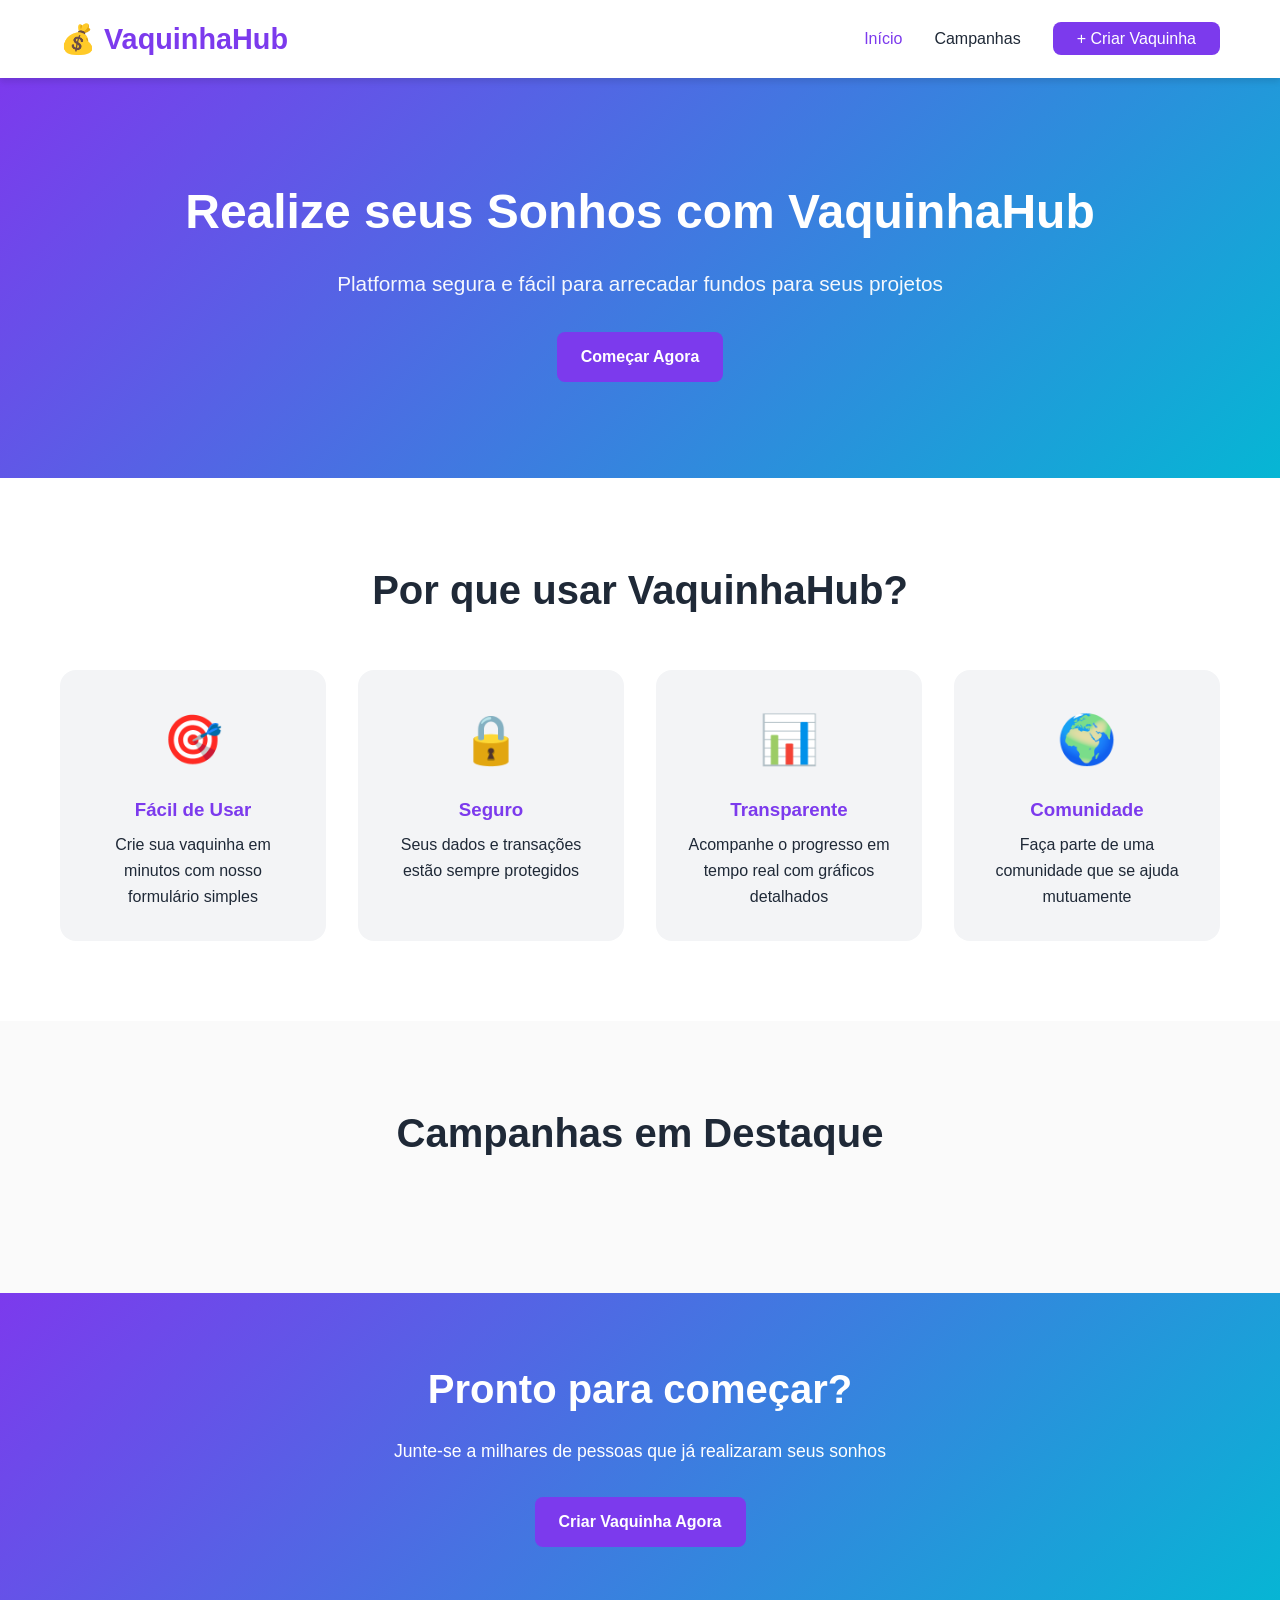
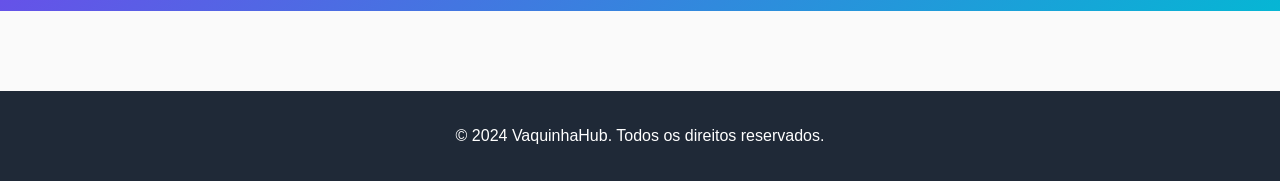
==== index.html @ 84c83356 "Add files via upload" ====
<!DOCTYPE html>
<html lang="pt-BR">
<head>
    <meta charset="UTF-8">
    <meta name="viewport" content="width=device-width, initial-scale=1.0">
    <title>VaquinhaHub - Plataforma de Crowdfunding</title>
    <link rel="stylesheet" href="styles.css">
</head>
<body>
    <nav class="navbar">
        <div class="container">
            <div class="navbar-brand">
                <a href="index.html" class="logo">💰 VaquinhaHub</a>
            </div>
            <ul class="nav-menu">
                <li><a href="index.html" class="active">Início</a></li>
                <li><a href="campanhas.html">Campanhas</a></li>
                <li><a href="criar.html" class="btn-criar">+ Criar Vaquinha</a></li>
            </ul>
        </div>
    </nav>

    <section class="hero">
        <div class="container">
            <h1>Realize seus Sonhos com VaquinhaHub</h1>
            <p>Platforma segura e fácil para arrecadar fundos para seus projetos</p>
            <a href="criar.html" class="btn btn-primary">Começar Agora</a>
        </div>
    </section>

    <section class="features">
        <div class="container">
            <h2>Por que usar VaquinhaHub?</h2>
            <div class="features-grid">
                <div class="feature-card">
                    <div class="feature-icon">🎯</div>
                    <h3>Fácil de Usar</h3>
                    <p>Crie sua vaquinha em minutos com nosso formulário simples</p>
                </div>
                <div class="feature-card">
                    <div class="feature-icon">🔒</div>
                    <h3>Seguro</h3>
                    <p>Seus dados e transações estão sempre protegidos</p>
                </div>
                <div class="feature-card">
                    <div class="feature-icon">📊</div>
                    <h3>Transparente</h3>
                    <p>Acompanhe o progresso em tempo real com gráficos detalhados</p>
                </div>
                <div class="feature-card">
                    <div class="feature-icon">🌍</div>
                    <h3>Comunidade</h3>
                    <p>Faça parte de uma comunidade que se ajuda mutuamente</p>
                </div>
            </div>
        </div>
    </section>

    <section class="featured-campaigns">
        <div class="container">
            <h2>Campanhas em Destaque</h2>
            <div class="campaigns-grid" id="campaignsContainer">
                <!-- Campanhas serão carregadas aqui via JavaScript -->
            </div>
        </div>
    </section>

    <section class="cta">
        <div class="container">
            <h2>Pronto para começar?</h2>
            <p>Junte-se a milhares de pessoas que já realizaram seus sonhos</p>
            <a href="criar.html" class="btn btn-primary">Criar Vaquinha Agora</a>
        </div>
    </section>

    <footer>
        <div class="container">
            <p>&copy; 2024 VaquinhaHub. Todos os direitos reservados.</p>
        </div>
    </footer>

    <script src="script.js"></script>
</body>
</html>
---- styles.css ----
* {
    margin: 0;
    padding: 0;
    box-sizing: border-box;
}

:root {
    --primary-color: #7c3aed;
    --secondary-color: #06b6d4;
    --success-color: #10b981;
    --warning-color: #f59e0b;
    --danger-color: #ef4444;
    --dark: #1f2937;
    --light: #f3f4f6;
    --border-color: #e5e7eb;
    --shadow: 0 4px 6px rgba(0, 0, 0, 0.1);
}

html {
    scroll-behavior: smooth;
}

body {
    font-family: 'Segoe UI', Tahoma, Geneva, Verdana, sans-serif;
    color: var(--dark);
    background-color: #fafafa;
    line-height: 1.6;
}

.container {
    max-width: 1200px;
    margin: 0 auto;
    padding: 0 20px;
}

/* NAVBAR */
.navbar {
    background: white;
    box-shadow: var(--shadow);
    position: sticky;
    top: 0;
    z-index: 100;
}

.navbar .container {
    display: flex;
    justify-content: space-between;
    align-items: center;
    padding: 1rem 20px;
}

.navbar-brand .logo {
    font-size: 1.8rem;
    font-weight: bold;
    color: var(--primary-color);
    text-decoration: none;
}

.nav-menu {
    display: flex;
    list-style: none;
    gap: 2rem;
    align-items: center;
}

.nav-menu a {
    text-decoration: none;
    color: var(--dark);
    font-weight: 500;
    transition: color 0.3s;
}

.nav-menu a:hover,
.nav-menu a.active {
    color: var(--primary-color);
}

.btn-criar {
    background: var(--primary-color);
    color: white !important;
    padding: 0.5rem 1.5rem;
    border-radius: 0.5rem;
    transition: background 0.3s;
}

.btn-criar:hover {
    background: #6d28d9;
}

/* BUTTONS */
.btn {
    display: inline-block;
    padding: 0.75rem 1.5rem;
    border: none;
    border-radius: 0.5rem;
    font-size: 1rem;
    cursor: pointer;
    text-decoration: none;
    transition: all 0.3s;
    font-weight: 600;
}

.btn-primary {
    background: var(--primary-color);
    color: white;
}

.btn-primary:hover {
    background: #6d28d9;
    transform: translateY(-2px);
    box-shadow: 0 8px 12px rgba(124, 58, 237, 0.3);
}

.btn-large {
    padding: 1rem 2.5rem;
    font-size: 1.1rem;
}

/* HERO SECTION */
.hero {
    background: linear-gradient(135deg, var(--primary-color), var(--secondary-color));
    color: white;
    padding: 6rem 0;
    text-align: center;
}

.hero h1 {
    font-size: 3rem;
    margin-bottom: 1rem;
}

.hero p {
    font-size: 1.3rem;
    margin-bottom: 2rem;
    opacity: 0.95;
}

/* FEATURES */
.features {
    padding: 5rem 0;
    background: white;
}

.features h2 {
    text-align: center;
    font-size: 2.5rem;
    margin-bottom: 3rem;
    color: var(--dark);
}

.features-grid {
    display: grid;
    grid-template-columns: repeat(auto-fit, minmax(250px, 1fr));
    gap: 2rem;
}

.feature-card {
    background: var(--light);
    padding: 2rem;
    border-radius: 1rem;
    text-align: center;
    transition: transform 0.3s, box-shadow 0.3s;
}

.feature-card:hover {
    transform: translateY(-5px);
    box-shadow: var(--shadow);
}

.feature-icon {
    font-size: 3rem;
    margin-bottom: 1rem;
}

.feature-card h3 {
    margin-bottom: 0.5rem;
    color: var(--primary-color);
}

/* FEATURED CAMPAIGNS */
.featured-campaigns {
    padding: 5rem 0;
}

.featured-campaigns h2 {
    font-size: 2.5rem;
    margin-bottom: 3rem;
    text-align: center;
}

.campaigns-grid {
    display: grid;
    grid-template-columns: repeat(auto-fill, minmax(280px, 1fr));
    gap: 2rem;
}

.campaign-card {
    background: white;
    border-radius: 1rem;
    overflow: hidden;
    box-shadow: var(--shadow);
    transition: transform 0.3s, box-shadow 0.3s;
    cursor: pointer;
}

.campaign-card:hover {
    transform: translateY(-5px);
    box-shadow: 0 12px 20px rgba(0, 0, 0, 0.15);
}

.campaign-image {
    width: 100%;
    height: 200px;
    object-fit: cover;
    background: linear-gradient(135deg, var(--primary-color), var(--secondary-color));
    display: flex;
    align-items: center;
    justify-content: center;
    font-size: 3rem;
}

.campaign-body {
    padding: 1.5rem;
}

.campaign-title {
    font-size: 1.2rem;
    margin-bottom: 0.5rem;
    color: var(--dark);
}

.campaign-description {
    color: #6b7280;
    font-size: 0.95rem;
    margin-bottom: 1rem;
    line-height: 1.4;
}

.campaign-category {
    display: inline-block;
    background: var(--light);
    color: var(--primary-color);
    padding: 0.3rem 0.8rem;
    border-radius: 2rem;
    font-size: 0.8rem;
    margin-bottom: 1rem;
}

.campaign-progress {
    margin-bottom: 1rem;
}

.progress-bar {
    width: 100%;
    height: 6px;
    background: var(--border-color);
    border-radius: 3px;
    overflow: hidden;
    margin-bottom: 0.5rem;
}

.progress-fill {
    height: 100%;
    background: linear-gradient(90deg, var(--primary-color), var(--secondary-color));
    transition: width 0.3s;
}

.progress-info {
    display: flex;
    justify-content: space-between;
    font-size: 0.9rem;
    color: #6b7280;
}

.current-amount {
    font-weight: bold;
    color: var(--primary-color);
}

.campaign-organizer {
    font-size: 0.85rem;
    color: #9ca3af;
    margin-top: 0.5rem;
}

/* CTA SECTION */
.cta {
    background: linear-gradient(135deg, var(--primary-color), var(--secondary-color));
    color: white;
    padding: 4rem 0;
    text-align: center;
}

.cta h2 {
    font-size: 2.5rem;
    margin-bottom: 1rem;
}

.cta p {
    font-size: 1.1rem;
    margin-bottom: 2rem;
}

/* CAMPAIGNS SECTION */
.campaigns-section {
    padding: 3rem 0;
    min-height: calc(100vh - 200px);
}

.campaigns-section h1 {
    margin-bottom: 2rem;
    text-align: center;
}

.filters {
    display: flex;
    gap: 1rem;
    margin-bottom: 2rem;
    flex-wrap: wrap;
}

.search-box,
.filter-select {
    padding: 0.75rem 1rem;
    border: 1px solid var(--border-color);
    border-radius: 0.5rem;
    font-size: 1rem;
}

.search-box {
    flex: 1;
    min-width: 200px;
}

.filter-select {
    min-width: 200px;
}

/* CREATE SECTION */
.create-section {
    padding: 3rem 0;
    min-height: calc(100vh - 200px);
}

.create-section h1 {
    margin-bottom: 0.5rem;
    text-align: center;
}

.subtitle {
    text-align: center;
    color: #6b7280;
    margin-bottom: 2rem;
    font-size: 1.1rem;
}

.create-form {
    background: white;
    padding: 2rem;
    border-radius: 1rem;
    box-shadow: var(--shadow);
    max-width: 600px;
    margin: 0 auto;
}

.form-group {
    margin-bottom: 1.5rem;
}

.form-group label {
    display: block;
    margin-bottom: 0.5rem;
    font-weight: 600;
    color: var(--dark);
}

.form-group input,
.form-group textarea,
.form-group select {
    width: 100%;
    padding: 0.75rem;
    border: 1px solid var(--border-color);
    border-radius: 0.5rem;
    font-size: 1rem;
    font-family: inherit;
}

.form-group input:focus,
.form-group textarea:focus,
.form-group select:focus {
    outline: none;
    border-color: var(--primary-color);
    box-shadow: 0 0 0 3px rgba(124, 58, 237, 0.1);
}

.form-row {
    display: grid;
    grid-template-columns: 1fr 1fr;
    gap: 1rem;
}

.form-group.checkbox {
    display: flex;
    align-items: center;
    gap: 0.5rem;
}

.form-group.checkbox input {
    width: auto;
    margin: 0;
}

/* CAMPAIGN DETAIL */
.campaign-detail {
    padding: 3rem 0;
}

.campaign-header {
    display: grid;
    grid-template-columns: 1fr 1fr;
    gap: 3rem;
    margin-bottom: 3rem;
    align-items: start;
}

.campaign-image-large {
    width: 100%;
    border-radius: 1rem;
    box-shadow: var(--shadow);
}

.campaign-info h1 {
    font-size: 2.5rem;
    margin-bottom: 1rem;
}

.campaign-meta {
    display: flex;
    gap: 1rem;
    align-items: center;
}

.badge {
    display: inline-block;
    background: var(--primary-color);
    color: white;
    padding: 0.5rem 1rem;
    border-radius: 2rem;
    font-size: 0.9rem;
}

.organizer {
    color: #6b7280;
}

.campaign-content {
    display: grid;
    grid-template-columns: 1fr 350px;
    gap: 3rem;
}

.main-content h2 {
    font-size: 1.8rem;
    margin: 2rem 0 1rem;
    color: var(--dark);
}

.progress-container {
    background: white;
    padding: 2rem;
    border-radius: 1rem;
    box-shadow: var(--shadow);
    margin-bottom: 2rem;
}

.progress-info {
    display: flex;
    justify-content: space-between;
    margin: 1rem 0;
}

.progress-stats {
    display: grid;
    grid-template-columns: repeat(3, 1fr);
    gap: 1rem;
    margin-top: 1.5rem;
}

.stat {
    text-align: center;
}

.stat strong {
    display: block;
    font-size: 1.8rem;
    color: var(--primary-color);
    margin-bottom: 0.25rem;
}

.stat p {
    color: #6b7280;
    font-size: 0.9rem;
}

.donation-form {
    background: white;
    padding: 1.5rem;
    border-radius: 1rem;
    box-shadow: var(--shadow);
    margin-bottom: 2rem;
}

.quick-amounts {
    display: grid;
    grid-template-columns: repeat(2, 1fr);
    gap: 1rem;
    margin-bottom: 1rem;
}

.quick-btn {
    padding: 0.75rem;
    border: 2px solid var(--border-color);
    background: white;
    border-radius: 0.5rem;
    cursor: pointer;
    font-weight: 600;
    color: var(--dark);
    transition: all 0.3s;
}

.quick-btn:hover {
    border-color: var(--primary-color);
    color: var(--primary-color);
}

.custom-donation {
    display: flex;
    gap: 1rem;
}

.custom-donation input {
    flex: 1;
    padding: 0.75rem;
    border: 1px solid var(--border-color);
    border-radius: 0.5rem;
}

.supporters-list {
    background: white;
    padding: 1.5rem;
    border-radius: 1rem;
    box-shadow: var(--shadow);
}

.supporter {
    padding: 1rem 0;
    border-bottom: 1px solid var(--border-color);
}

.supporter:last-child {
    border-bottom: none;
}

.supporter-name {
    font-weight: 600;
    color: var(--dark);
}

.supporter-amount {
    color: var(--primary-color);
    font-weight: bold;
}

.supporter-date {
    color: #9ca3af;
    font-size: 0.9rem;
}

/* SIDEBAR */
.sidebar {
    display: flex;
    flex-direction: column;
    gap: 1.5rem;
}

.sidebar-card {
    background: white;
    padding: 1.5rem;
    border-radius: 1rem;
    box-shadow: var(--shadow);
}

.sidebar-card h3 {
    margin-bottom: 1rem;
    color: var(--primary-color);
}

.info-item {
    margin-bottom: 1rem;
}

.info-item strong {
    display: block;
    color: var(--dark);
    margin-bottom: 0.25rem;
}

.info-item p {
    color: #6b7280;
}

.share-buttons {
    display: flex;
    flex-direction: column;
    gap: 0.5rem;
}

.share-btn {
    padding: 0.75rem;
    border: 1px solid var(--border-color);
    background: white;
    border-radius: 0.5rem;
    cursor: pointer;
    font-weight: 600;
    color: var(--dark);
    transition: all 0.3s;
}

.share-btn:hover {
    background: var(--primary-color);
    color: white;
    border-color: var(--primary-color);
}

/* MODAL */
.modal {
    display: none;
    position: fixed;
    z-index: 1000;
    left: 0;
    top: 0;
    width: 100%;
    height: 100%;
    background-color: rgba(0, 0, 0, 0.5);
    animation: fadeIn 0.3s;
}

.modal-content {
    background-color: white;
    margin: 15% auto;
    padding: 2rem;
    border-radius: 1rem;
    max-width: 500px;
    text-align: center;
    animation: slideDown 0.3s;
}

.close {
    color: #aaa;
    float: right;
    font-size: 2rem;
    font-weight: bold;
    cursor: pointer;
    line-height: 1;
}

.close:hover,
.close:focus {
    color: var(--dark);
}

@keyframes fadeIn {
    from {
        opacity: 0;
    }
    to {
        opacity: 1;
    }
}

@keyframes slideDown {
    from {
        transform: translateY(-50px);
        opacity: 0;
    }
    to {
        transform: translateY(0);
        opacity: 1;
    }
}

/* FOOTER */
footer {
    background: var(--dark);
    color: white;
    text-align: center;
    padding: 2rem 0;
    margin-top: 5rem;
}

/* RESPONSIVE */
@media (max-width: 768px) {
    .nav-menu {
        gap: 1rem;
    }

    .hero h1 {
        font-size: 2rem;
    }

    .features-grid {
        grid-template-columns: 1fr;
    }

    .campaign-header {
        grid-template-columns: 1fr;
    }

    .campaign-content {
        grid-template-columns: 1fr;
    }

    .form-row {
        grid-template-columns: 1fr;
    }

    .filters {
        flex-direction: column;
    }

    .search-box,
    .filter-select {
        width: 100%;
    }

    .progress-stats {
        grid-template-columns: repeat(2, 1fr);
    }

    .create-form {
        padding: 1.5rem;
    }

    .quick-amounts {
        grid-template-columns: repeat(2, 1fr);
    }

    .custom-donation {
        flex-direction: column;
    }
}

@media (max-width: 480px) {
    .navbar .container {
        flex-direction: column;
        gap: 1rem;
    }

    .nav-menu {
        flex-direction: column;
        gap: 0.5rem;
        width: 100%;
    }

    .nav-menu a {
        display: block;
        padding: 0.5rem;
    }

    .hero h1 {
        font-size: 1.5rem;
    }

    .campaigns-grid {
        grid-template-columns: 1fr;
    }

    .progress-stats {
        grid-template-columns: 1fr;
    }
}
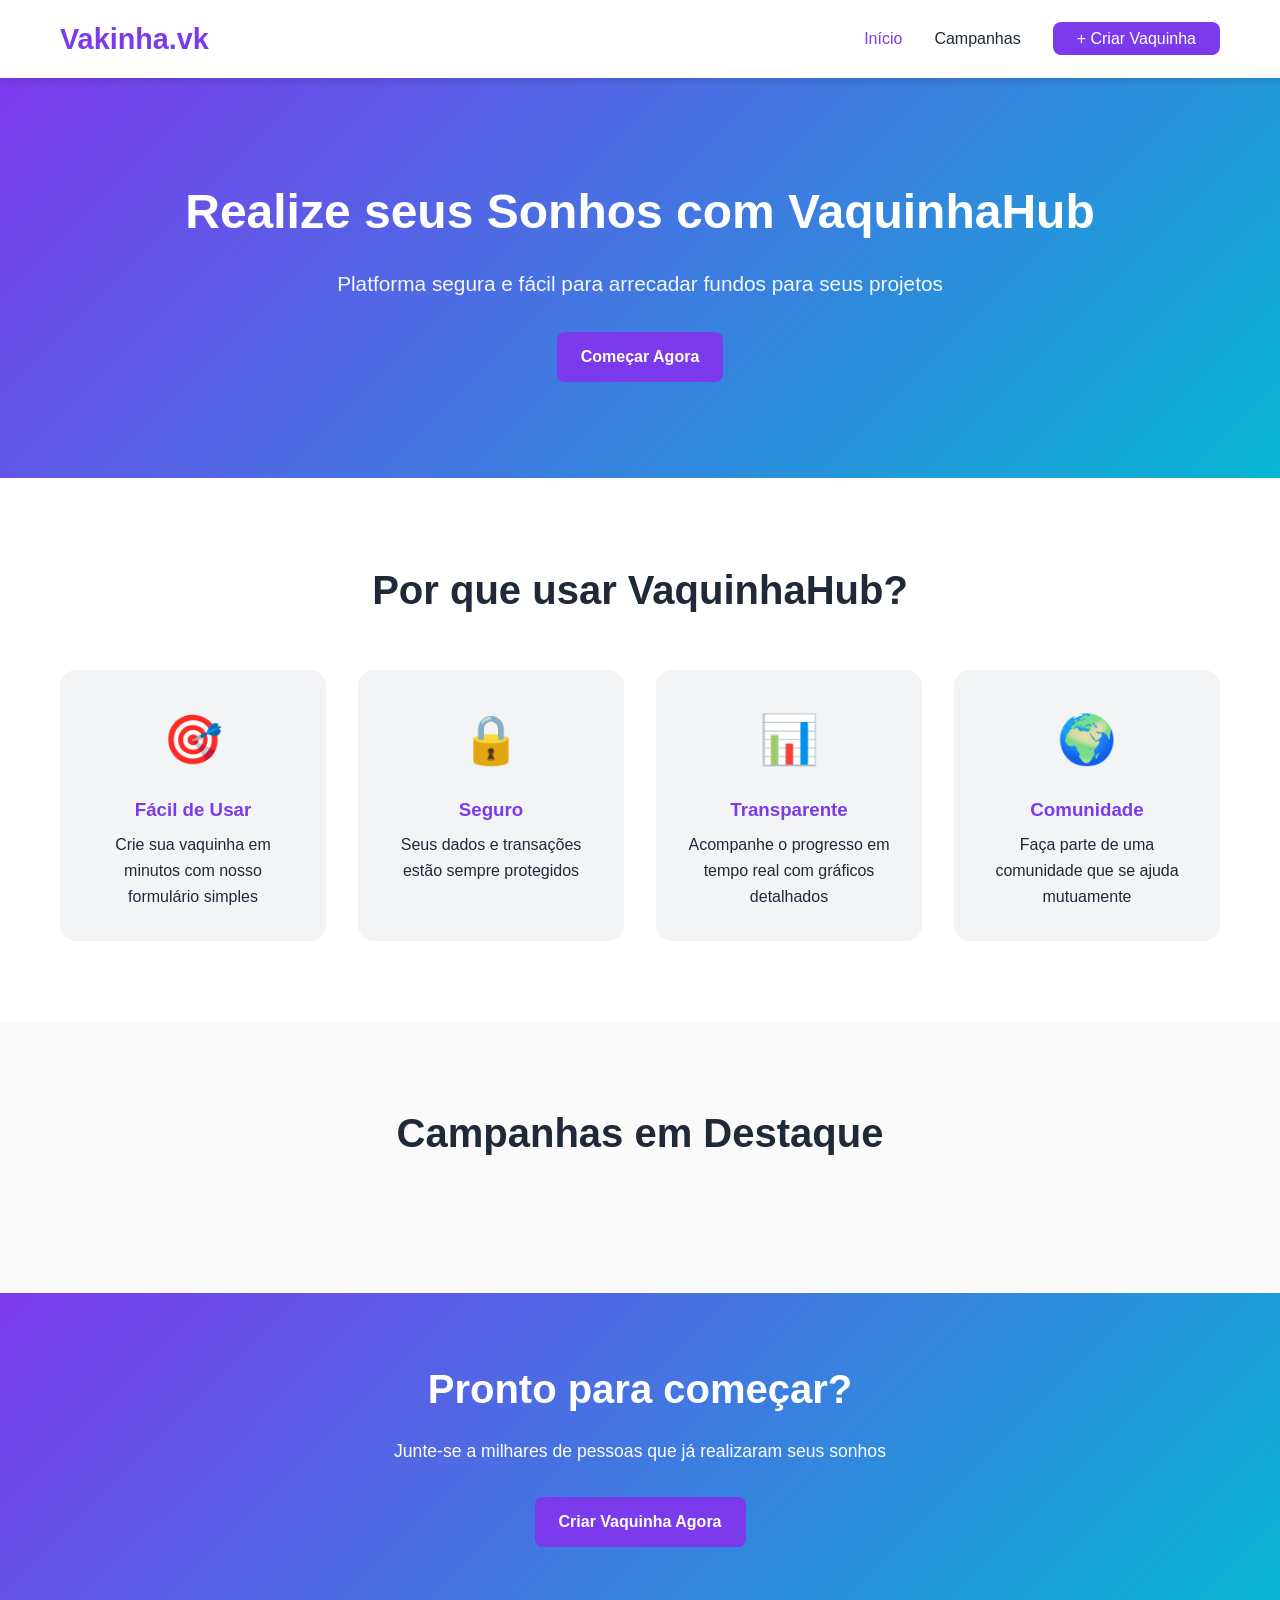
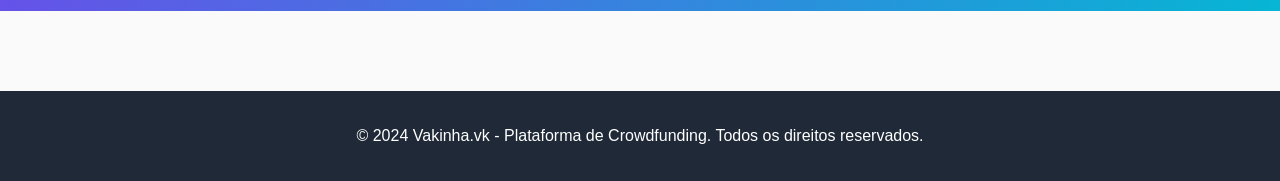
==== commit 0a69f6aa: "Add files via upload" ====
--- a/index.html
+++ b/index.html
@@ -3,14 +3,14 @@
 <head>
     <meta charset="UTF-8">
     <meta name="viewport" content="width=device-width, initial-scale=1.0">
-    <title>VaquinhaHub - Plataforma de Crowdfunding</title>
+    <title>Vakinha - Plataforma de Crowdfunding</title>
     <link rel="stylesheet" href="styles.css">
 </head>
 <body>
     <nav class="navbar">
         <div class="container">
             <div class="navbar-brand">
-                <a href="index.html" class="logo">💰 VaquinhaHub</a>
+                <a href="index.html" class="logo">Vakinha.vk</a>
             </div>
             <ul class="nav-menu">
                 <li><a href="index.html" class="active">Início</a></li>
@@ -75,7 +75,7 @@
 
     <footer>
         <div class="container">
-            <p>&copy; 2024 VaquinhaHub. Todos os direitos reservados.</p>
+            <p>&copy; 2024 Vakinha.vk - Plataforma de Crowdfunding. Todos os direitos reservados.</p>
         </div>
     </footer>
 
--- a/styles.css
+++ b/styles.css
@@ -217,6 +217,13 @@
     align-items: center;
     justify-content: center;
     font-size: 3rem;
+    overflow: hidden;
+}
+
+.campaign-image svg {
+    width: 100%;
+    height: 100%;
+    display: block;
 }
 
 .campaign-body {
@@ -427,6 +434,17 @@
     width: 100%;
     border-radius: 1rem;
     box-shadow: var(--shadow);
+    background: linear-gradient(135deg, var(--primary-color), var(--secondary-color));
+    min-height: 350px;
+    display: flex;
+    align-items: center;
+    justify-content: center;
+}
+
+.campaign-image-large svg {
+    width: 100%;
+    height: 100%;
+    max-height: 350px;
 }
 
 .campaign-info h1 {
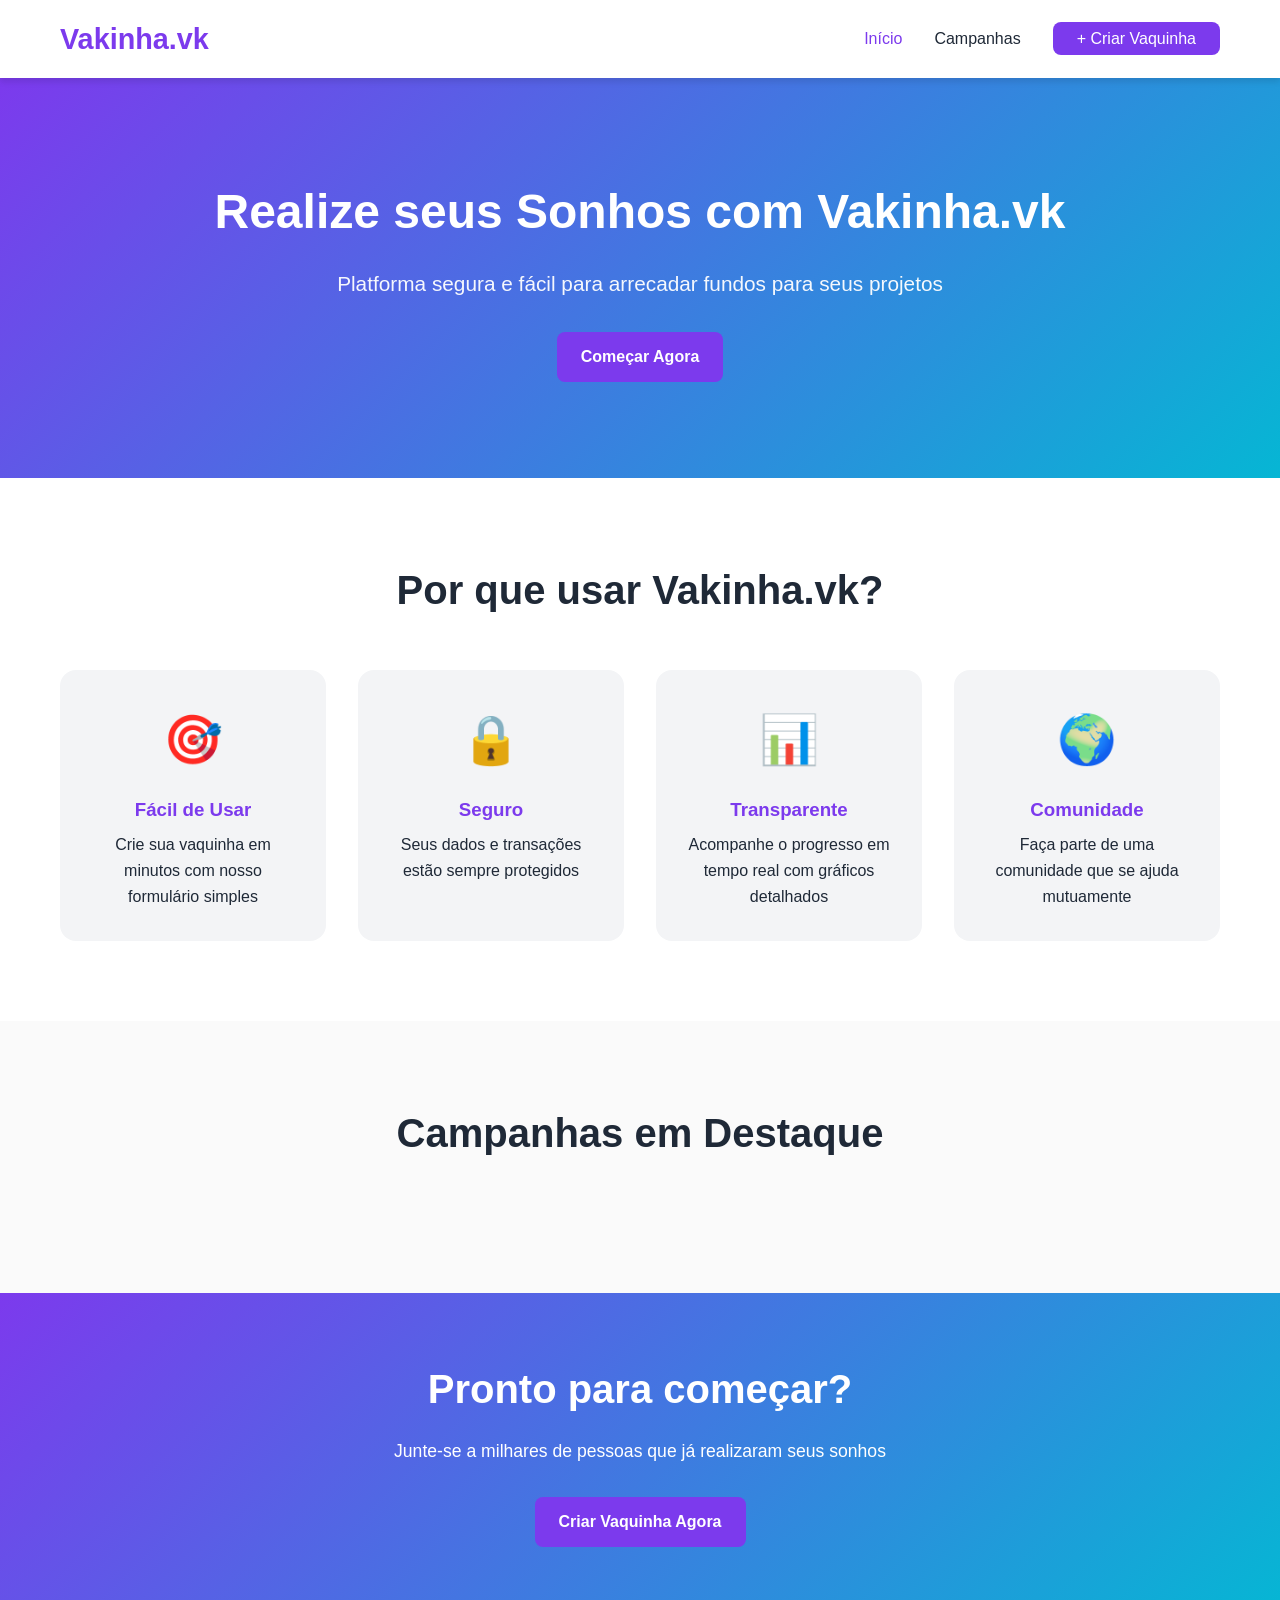
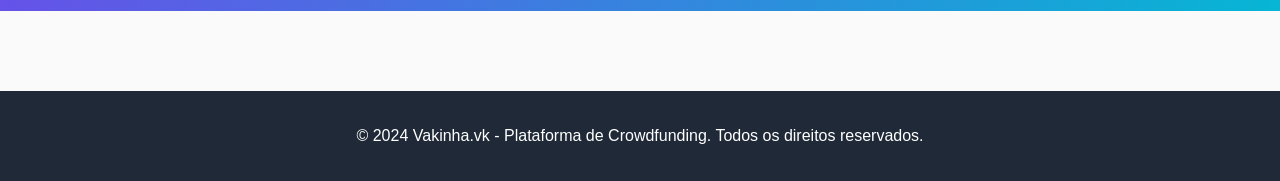
==== commit df800515: "Add files via upload" ====
--- a/index.html
+++ b/index.html
@@ -22,7 +22,7 @@
 
     <section class="hero">
         <div class="container">
-            <h1>Realize seus Sonhos com VaquinhaHub</h1>
+            <h1>Realize seus Sonhos com Vakinha.vk</h1>
             <p>Platforma segura e fácil para arrecadar fundos para seus projetos</p>
             <a href="criar.html" class="btn btn-primary">Começar Agora</a>
         </div>
@@ -30,7 +30,7 @@
 
     <section class="features">
         <div class="container">
-            <h2>Por que usar VaquinhaHub?</h2>
+            <h2>Por que usar Vakinha.vk?</h2>
             <div class="features-grid">
                 <div class="feature-card">
                     <div class="feature-icon">🎯</div>
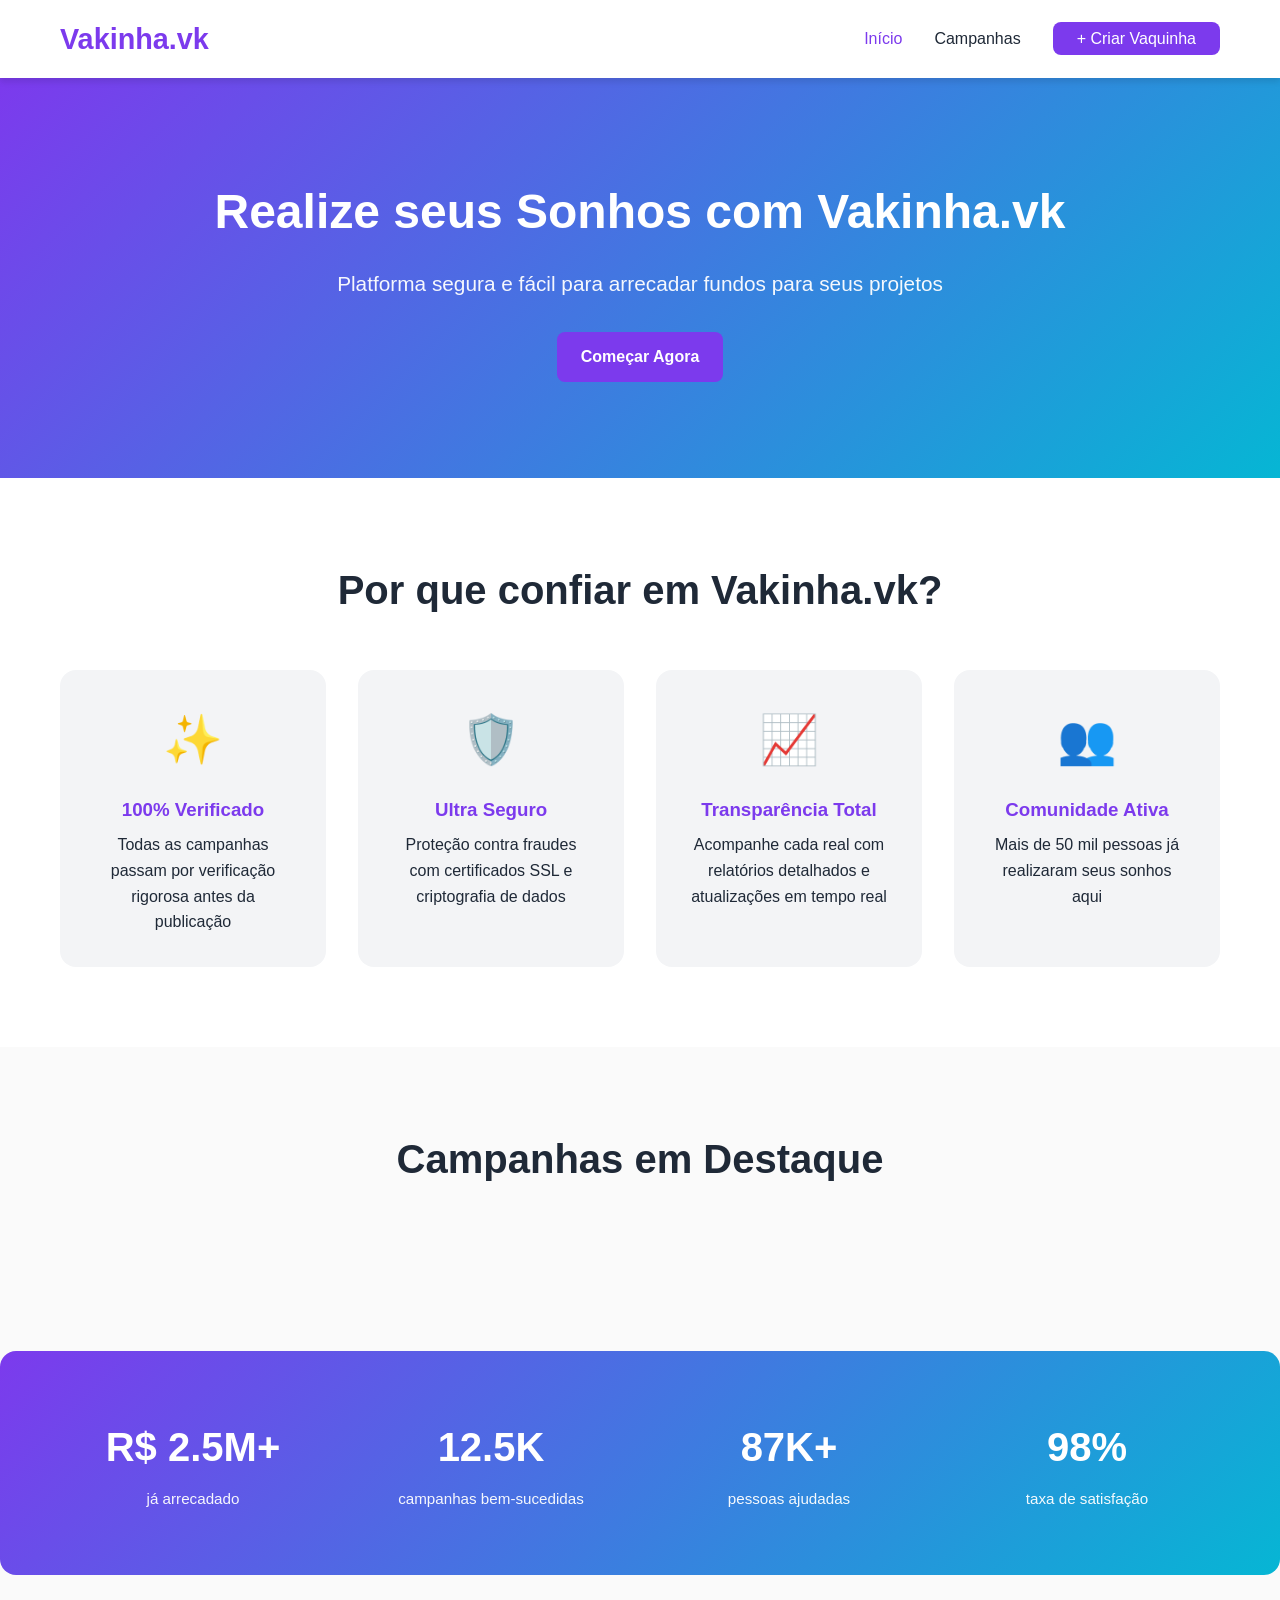
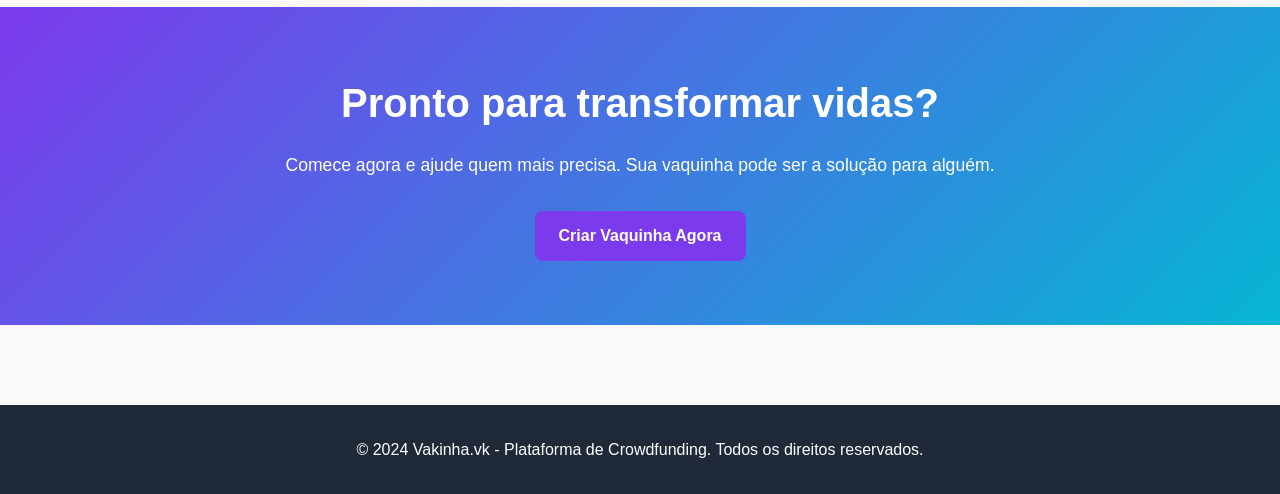
==== commit 6cd42177: "Add files via upload" ====
--- a/index.html
+++ b/index.html
@@ -30,27 +30,27 @@
 
     <section class="features">
         <div class="container">
-            <h2>Por que usar Vakinha.vk?</h2>
+            <h2>Por que confiar em Vakinha.vk?</h2>
             <div class="features-grid">
                 <div class="feature-card">
-                    <div class="feature-icon">🎯</div>
-                    <h3>Fácil de Usar</h3>
-                    <p>Crie sua vaquinha em minutos com nosso formulário simples</p>
+                    <div class="feature-icon">✨</div>
+                    <h3>100% Verificado</h3>
+                    <p>Todas as campanhas passam por verificação rigorosa antes da publicação</p>
                 </div>
                 <div class="feature-card">
-                    <div class="feature-icon">🔒</div>
-                    <h3>Seguro</h3>
-                    <p>Seus dados e transações estão sempre protegidos</p>
+                    <div class="feature-icon">🛡️</div>
+                    <h3>Ultra Seguro</h3>
+                    <p>Proteção contra fraudes com certificados SSL e criptografia de dados</p>
                 </div>
                 <div class="feature-card">
-                    <div class="feature-icon">📊</div>
-                    <h3>Transparente</h3>
-                    <p>Acompanhe o progresso em tempo real com gráficos detalhados</p>
+                    <div class="feature-icon">📈</div>
+                    <h3>Transparência Total</h3>
+                    <p>Acompanhe cada real com relatórios detalhados e atualizações em tempo real</p>
                 </div>
                 <div class="feature-card">
-                    <div class="feature-icon">🌍</div>
-                    <h3>Comunidade</h3>
-                    <p>Faça parte de uma comunidade que se ajuda mutuamente</p>
+                    <div class="feature-icon">👥</div>
+                    <h3>Comunidade Ativa</h3>
+                    <p>Mais de 50 mil pessoas já realizaram seus sonhos aqui</p>
                 </div>
             </div>
         </div>
@@ -65,10 +65,33 @@
         </div>
     </section>
 
+    <section class="stats-section">
+        <div class="container">
+            <div class="stats-grid">
+                <div class="stat-card">
+                    <div class="stat-number">R$ 2.5M+</div>
+                    <div class="stat-label">já arrecadado</div>
+                </div>
+                <div class="stat-card">
+                    <div class="stat-number">12.5K</div>
+                    <div class="stat-label">campanhas bem-sucedidas</div>
+                </div>
+                <div class="stat-card">
+                    <div class="stat-number">87K+</div>
+                    <div class="stat-label">pessoas ajudadas</div>
+                </div>
+                <div class="stat-card">
+                    <div class="stat-number">98%</div>
+                    <div class="stat-label">taxa de satisfação</div>
+                </div>
+            </div>
+        </div>
+    </section>
+
     <section class="cta">
         <div class="container">
-            <h2>Pronto para começar?</h2>
-            <p>Junte-se a milhares de pessoas que já realizaram seus sonhos</p>
+            <h2>Pronto para transformar vidas?</h2>
+            <p>Comece agora e ajude quem mais precisa. Sua vaquinha pode ser a solução para alguém.</p>
             <a href="criar.html" class="btn btn-primary">Criar Vaquinha Agora</a>
         </div>
     </section>
--- a/styles.css
+++ b/styles.css
@@ -198,14 +198,25 @@
     background: white;
     border-radius: 1rem;
     overflow: hidden;
-    box-shadow: var(--shadow);
+    box-shadow: 0 2px 12px rgba(0, 0, 0, 0.08);
     transition: transform 0.3s, box-shadow 0.3s;
     cursor: pointer;
+    position: relative;
 }
 
 .campaign-card:hover {
-    transform: translateY(-5px);
-    box-shadow: 0 12px 20px rgba(0, 0, 0, 0.15);
+    transform: translateY(-8px);
+    box-shadow: 0 16px 32px rgba(0, 0, 0, 0.15);
+}
+
+.campaign-card::before {
+    content: '';
+    position: absolute;
+    top: 0;
+    left: 0;
+    right: 0;
+    height: 3px;
+    background: linear-gradient(90deg, var(--primary-color), var(--secondary-color));
 }
 
 .campaign-image {
@@ -218,6 +229,20 @@
     justify-content: center;
     font-size: 3rem;
     overflow: hidden;
+    position: relative;
+}
+
+.campaign-image::after {
+    content: '✓ Verificado';
+    position: absolute;
+    top: 10px;
+    right: 10px;
+    background: rgba(16, 185, 129, 0.9);
+    color: white;
+    padding: 4px 8px;
+    border-radius: 4px;
+    font-size: 0.75rem;
+    font-weight: bold;
 }
 
 .campaign-image svg {
@@ -234,6 +259,7 @@
     font-size: 1.2rem;
     margin-bottom: 0.5rem;
     color: var(--dark);
+    font-weight: 600;
 }
 
 .campaign-description {
@@ -247,10 +273,11 @@
     display: inline-block;
     background: var(--light);
     color: var(--primary-color);
-    padding: 0.3rem 0.8rem;
+    padding: 0.4rem 1rem;
     border-radius: 2rem;
     font-size: 0.8rem;
     margin-bottom: 1rem;
+    font-weight: 600;
 }
 
 .campaign-progress {
@@ -259,17 +286,20 @@
 
 .progress-bar {
     width: 100%;
-    height: 6px;
+    height: 8px;
     background: var(--border-color);
-    border-radius: 3px;
+    border-radius: 4px;
     overflow: hidden;
-    margin-bottom: 0.5rem;
+    margin-bottom: 0.8rem;
+    position: relative;
 }
 
 .progress-fill {
     height: 100%;
     background: linear-gradient(90deg, var(--primary-color), var(--secondary-color));
-    transition: width 0.3s;
+    transition: width 0.4s ease;
+    border-radius: 4px;
+    box-shadow: 0 0 8px rgba(124, 58, 237, 0.3);
 }
 
 .progress-info {
@@ -306,6 +336,68 @@
 .cta p {
     font-size: 1.1rem;
     margin-bottom: 2rem;
+}
+
+/* STATS SECTION */
+.stats-section {
+    padding: 4rem 0;
+    background: linear-gradient(135deg, #7c3aed 0%, #06b6d4 100%);
+    color: white;
+    margin: 2rem 0;
+    border-radius: 1rem;
+}
+
+.stats-grid {
+    display: grid;
+    grid-template-columns: repeat(auto-fit, minmax(200px, 1fr));
+    gap: 2rem;
+    text-align: center;
+}
+
+.stat-card {
+    animation: fadeInUp 0.6s ease-out;
+}
+
+.stat-number {
+    font-size: 2.5rem;
+    font-weight: bold;
+    margin-bottom: 0.5rem;
+}
+
+.stat-label {
+    font-size: 0.95rem;
+    opacity: 0.95;
+}
+
+@keyframes fadeInUp {
+    from {
+        opacity: 0;
+        transform: translateY(20px);
+    }
+    to {
+        opacity: 1;
+        transform: translateY(0);
+    }
+}
+
+@keyframes slideIn {
+    from {
+        opacity: 0;
+        transform: translateX(-20px);
+    }
+    to {
+        opacity: 1;
+        transform: translateX(0);
+    }
+}
+
+@keyframes pulse {
+    0%, 100% {
+        opacity: 1;
+    }
+    50% {
+        opacity: 0.7;
+    }
 }
 
 /* CAMPAIGNS SECTION */
